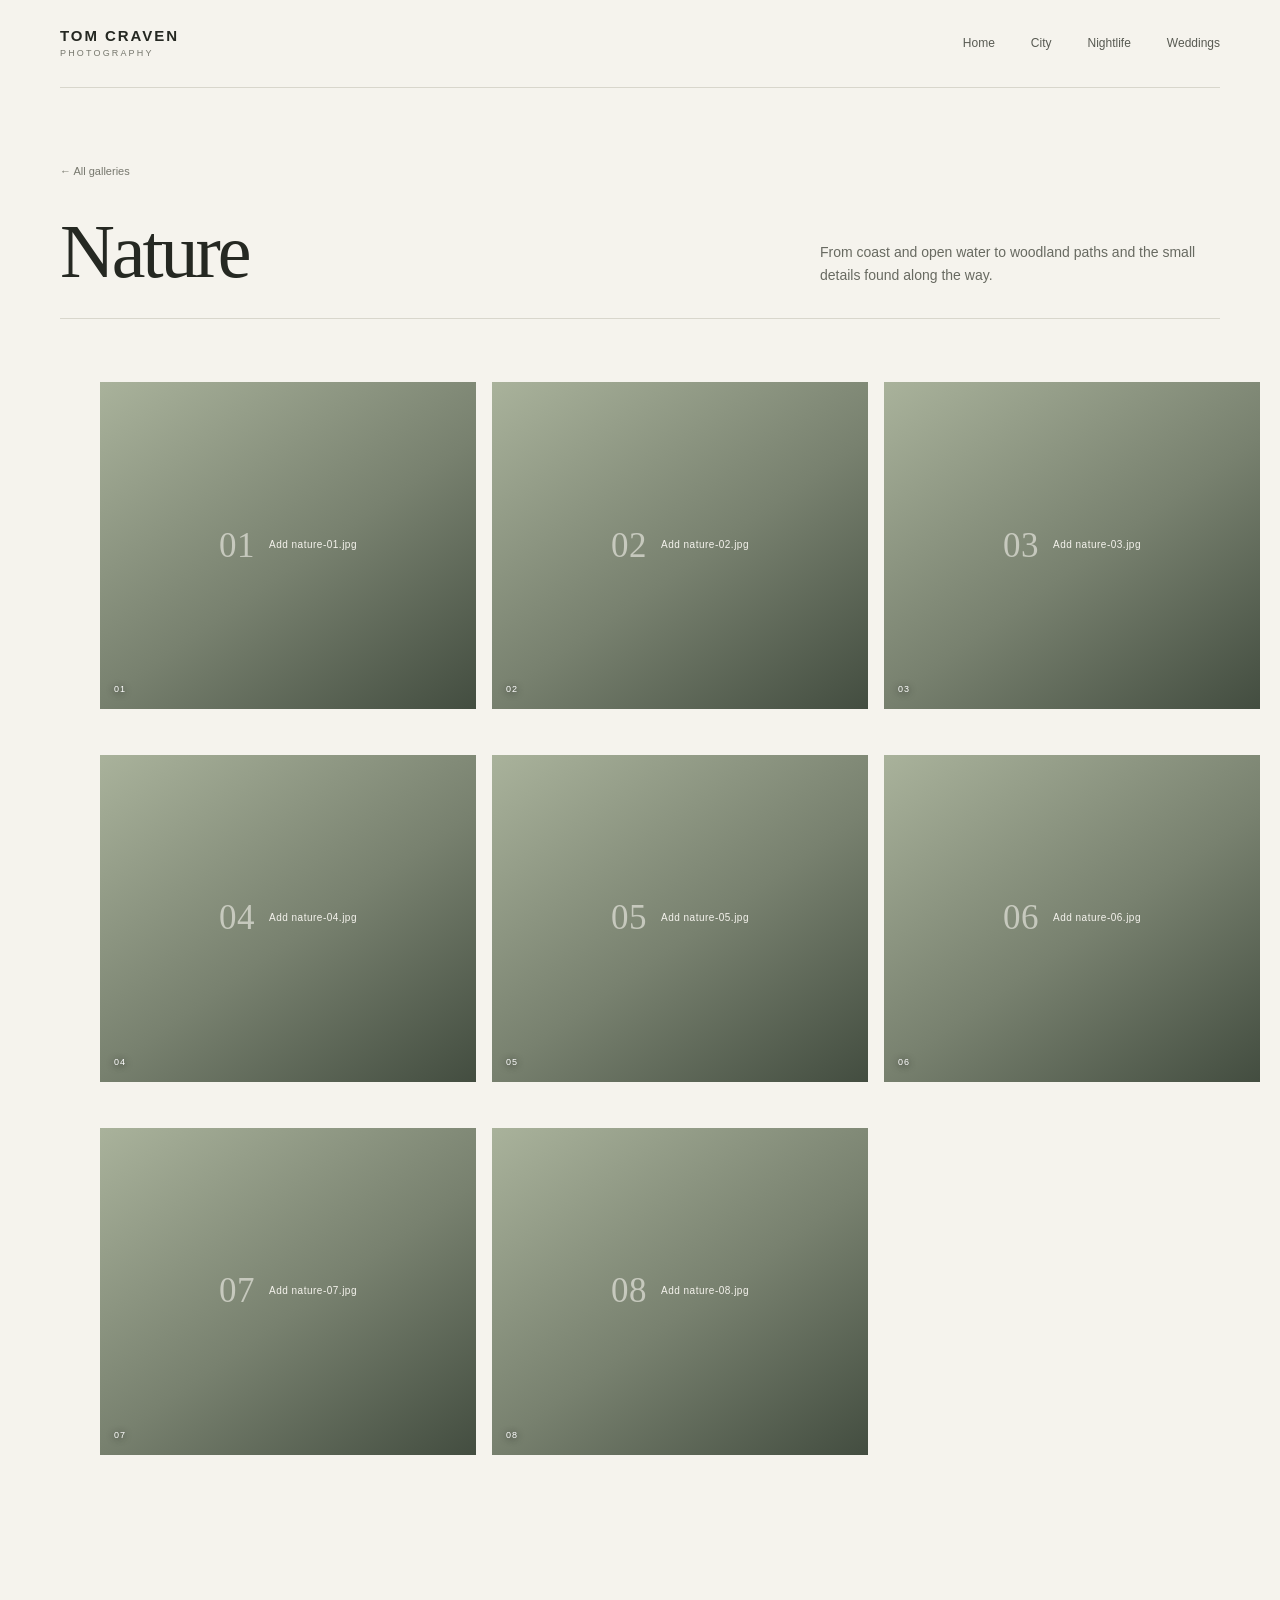
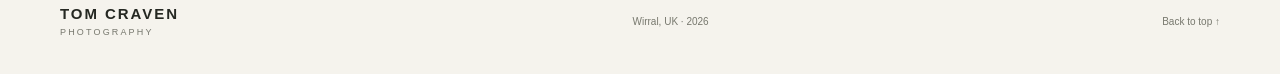
==== galleries/nature.html @ 0cf1f6f1 "Add files via upload" ====
<!doctype html>
<html lang="en">
<head>
  <meta charset="utf-8"><meta name="viewport" content="width=device-width, initial-scale=1">
  <meta name="theme-color" content="#f5f3ed"><meta name="description" content="Nature photography by Tom Craven — landscapes, coast, woodland and the details along the way.">
  <title>Nature — Tom Craven Photography</title><link rel="stylesheet" href="/assets/site.css"><script src="/assets/site.js" defer></script>
</head>
<body id="top">
  <header class="site-header wrap"><a class="wordmark" href="/">TOM CRAVEN<span>PHOTOGRAPHY</span></a><nav class="main-nav" aria-label="Main navigation"><a href="/">Home</a><a href="/galleries/city.html">City</a><a href="/galleries/nightlife.html">Nightlife</a><a href="/galleries/weddings.html">Weddings</a></nav></header>
  <main class="wrap"><section class="gallery-intro"><a class="back-link" href="/#galleries">← All galleries</a><div class="gallery-heading"><h1>Nature</h1><p>From coast and open water to woodland paths and the small details found along the way.</p></div><div class="gallery-rule"></div></section>
    <section class="photo-grid" aria-label="Nature photographs">
      <figure class="photo-tile photo-frame" data-caption="Nature · 01"><img data-photo src="/images/nature/nature-01.jpg" alt="Nature photograph 01"><span class="photo-placeholder"><b>01</b><span>Add nature-01.jpg</span></span><figcaption>01</figcaption></figure>
      <figure class="photo-tile photo-frame" data-caption="Nature · 02"><img data-photo src="/images/nature/nature-02.jpg" alt="Nature photograph 02"><span class="photo-placeholder"><b>02</b><span>Add nature-02.jpg</span></span><figcaption>02</figcaption></figure>
      <figure class="photo-tile photo-frame" data-caption="Nature · 03"><img data-photo src="/images/nature/nature-03.jpg" alt="Nature photograph 03"><span class="photo-placeholder"><b>03</b><span>Add nature-03.jpg</span></span><figcaption>03</figcaption></figure>
      <figure class="photo-tile photo-frame" data-caption="Nature · 04"><img data-photo src="/images/nature/nature-04.jpg" alt="Nature photograph 04"><span class="photo-placeholder"><b>04</b><span>Add nature-04.jpg</span></span><figcaption>04</figcaption></figure>
      <figure class="photo-tile photo-frame" data-caption="Nature · 05"><img data-photo src="/images/nature/nature-05.jpg" alt="Nature photograph 05"><span class="photo-placeholder"><b>05</b><span>Add nature-05.jpg</span></span><figcaption>05</figcaption></figure>
      <figure class="photo-tile photo-frame" data-caption="Nature · 06"><img data-photo src="/images/nature/nature-06.jpg" alt="Nature photograph 06"><span class="photo-placeholder"><b>06</b><span>Add nature-06.jpg</span></span><figcaption>06</figcaption></figure>
      <figure class="photo-tile photo-frame" data-caption="Nature · 07"><img data-photo src="/images/nature/nature-07.jpg" alt="Nature photograph 07"><span class="photo-placeholder"><b>07</b><span>Add nature-07.jpg</span></span><figcaption>07</figcaption></figure>
      <figure class="photo-tile photo-frame" data-caption="Nature · 08"><img data-photo src="/images/nature/nature-08.jpg" alt="Nature photograph 08"><span class="photo-placeholder"><b>08</b><span>Add nature-08.jpg</span></span><figcaption>08</figcaption></figure>
    </section>
  </main><footer class="site-footer wrap"><a class="wordmark" href="/">TOM CRAVEN<span>PHOTOGRAPHY</span></a><p>Wirral, UK · <span id="year"></span></p><a href="#" class="back-top">Back to top ↑</a></footer>
</body></html>
---- assets/site.css ----
:root{--paper:#f5f3ed;--ink:#252822;--muted:#77786e;--line:#d8d6cc;--green:#58694c;--serif:'Playfair Display',Georgia,serif;--sans:'DM Sans',Arial,sans-serif;--wrap:1160px}
*{box-sizing:border-box}
html{scroll-behavior:smooth;scroll-padding-top:90px}
body{margin:0;background:var(--paper);color:var(--ink);font-family:var(--sans);font-size:15px;line-height:1.65;-webkit-font-smoothing:antialiased}
a{color:inherit;text-decoration:none}
img{display:block;max-width:100%}
.wrap{width:min(var(--wrap),calc(100% - 64px));margin-inline:auto}
.site-header{min-height:88px;display:flex;align-items:center;justify-content:space-between;border-bottom:1px solid var(--line)}
.wordmark{font-size:15px;font-weight:700;letter-spacing:.13em;line-height:1.1}.wordmark span{display:block;margin-top:5px;color:var(--muted);font-size:9px;font-weight:500;letter-spacing:.24em}
.main-nav{display:flex;gap:36px;color:#585a52;font-size:12px}.main-nav a:hover,.text-link:hover,.back-link:hover{color:var(--green)}
.intro{position:relative;display:grid;grid-template-columns:1fr .76fr;column-gap:10%;align-items:center;min-height:600px;padding-block:78px 105px}
.intro-copy{padding:15px 0 35px}.eyebrow{margin:0 0 17px;color:var(--green);font-size:10px;font-weight:600;letter-spacing:.19em;text-transform:uppercase}
h1,h2,p{margin-top:0}.intro h1{max-width:620px;margin:0 0 22px;font-family:var(--serif);font-size:clamp(44px,6vw,74px);font-weight:500;line-height:1.08;letter-spacing:-.04em}.intro h1 em{color:var(--green);font-weight:500}
.intro-lede{max-width:440px;margin-bottom:24px;color:#676960;font-size:15px}.text-link{display:inline-flex;gap:14px;align-items:center;border-bottom:1px solid var(--green);padding:5px 0;color:var(--green);font-size:12px;font-weight:600}
.intro-photo{position:relative;display:block;aspect-ratio:.78;max-height:440px;overflow:hidden;background:#d7d9cb}.photo-frame{position:relative;overflow:hidden}.photo-frame img{width:100%;height:100%;object-fit:cover;transition:transform .7s cubic-bezier(.2,.7,.2,1)}.intro-photo:hover img,.category-card:hover img{transform:scale(1.025)}
.photo-placeholder{position:absolute;inset:0;display:flex;align-items:center;justify-content:center;gap:14px;padding:20px;color:#f5f3ed;background:linear-gradient(145deg,#a9b29b,#78816f 54%,#434d40);font-size:11px;letter-spacing:.05em}.photo-placeholder b{font-family:var(--serif);font-size:52px;font-weight:500;opacity:.6}.photo-placeholder small{display:inline-block;margin-top:6px;opacity:.75;font-size:9px;letter-spacing:.1em}.photo-frame.has-photo .photo-placeholder{display:none}.photo-caption{position:absolute;right:18px;bottom:16px;left:18px;display:flex;justify-content:space-between;color:white;font-size:12px;text-shadow:0 1px 8px #222}
.intro-note{position:absolute;bottom:39px;left:0;color:var(--muted);font-family:var(--serif);font-size:14px;font-style:italic}
.gallery-index{padding-block:88px 110px;border-top:1px solid var(--line)}.section-topline{display:flex;justify-content:space-between;align-items:center}.section-topline .eyebrow{margin-bottom:0}.section-topline>span{color:var(--muted);font-size:10px;letter-spacing:.12em}.gallery-index h2,.about h2,.contact h2{margin:13px 0 38px;font-family:var(--serif);font-size:clamp(34px,4.5vw,52px);font-weight:500;line-height:1.16;letter-spacing:-.025em}
.category-grid{display:grid;grid-template-columns:repeat(4,minmax(0,1fr));gap:20px}.category-card{min-width:0}.category-image{display:block;position:relative;aspect-ratio:.79;background:#d7d9cb}.category-number{position:absolute;top:13px;left:14px;color:white;font-size:9px;letter-spacing:.14em;text-shadow:0 1px 6px #333}.category-info{display:flex;justify-content:space-between;align-items:flex-start;gap:10px;padding-top:15px}.category-info strong{display:block;font-family:var(--serif);font-size:21px;font-weight:500}.category-info small{display:block;margin-top:4px;color:var(--muted);font-size:11px;line-height:1.5}.arrow{padding-top:4px;color:var(--green);font-size:17px}
.tone-city .photo-placeholder{background:linear-gradient(145deg,#a7b1b4,#73828a 55%,#46545b)}.tone-night .photo-placeholder{background:linear-gradient(145deg,#aa8772,#735c61 55%,#363644)}.tone-wedding .photo-placeholder{background:linear-gradient(145deg,#c7bba7,#aa9e8d 55%,#756d61)}
.about{display:grid;grid-template-columns:.7fr 1.3fr;gap:8%;padding-block:75px 100px;border-top:1px solid var(--line)}.about .eyebrow{padding-top:13px}.about h2{margin:0 0 23px}.about p:not(.eyebrow){max-width:590px;margin-bottom:14px;color:#66685e;font-size:14px}
.contact{position:relative;isolation:isolate;display:grid;grid-template-columns:.7fr 1.3fr;gap:8%;padding-block:66px 82px}.contact::before{content:"";position:absolute;inset:0 -100vw;z-index:-1;background:#e9e8df}.contact .eyebrow{padding-top:11px}.contact h2{max-width:610px;margin:0 0 22px}.contact-link{display:inline-flex;gap:30px;align-items:center;border-bottom:1px solid var(--green);padding-bottom:6px;color:var(--green);font-size:13px;font-weight:600}
.site-footer{display:flex;justify-content:space-between;align-items:center;gap:20px;min-height:104px}.site-footer p{margin:0;color:var(--muted);font-size:10px}.back-top{color:var(--muted);font-size:10px}.back-top:hover{color:var(--green)}
.gallery-intro{padding-block:70px 48px}.back-link{display:inline-block;margin-bottom:32px;color:var(--muted);font-size:11px}.gallery-heading{display:flex;justify-content:space-between;align-items:end;gap:40px}.gallery-heading h1{margin:0;font-family:var(--serif);font-size:clamp(48px,7vw,76px);font-weight:500;line-height:1.05;letter-spacing:-.04em}.gallery-heading p{max-width:400px;margin:0 0 5px;color:#686a61;font-size:14px}.gallery-rule{margin-top:26px;border-top:1px solid var(--line)}
.photo-grid{display:grid;grid-template-columns:repeat(3,minmax(0,1fr));gap:16px;padding-bottom:100px}.photo-tile{position:relative;display:block;width:100%;aspect-ratio:1.15;border:0;background:#d7d9cb;cursor:zoom-in}.photo-tile:focus-visible{outline:2px solid var(--green);outline-offset:3px}.photo-tile img{width:100%;height:100%;object-fit:cover}.photo-tile .photo-placeholder{font-size:10px}.photo-tile .photo-placeholder b{font-size:35px}.photo-tile figcaption{position:absolute;bottom:12px;left:14px;color:white;font-size:9px;letter-spacing:.12em;text-shadow:0 1px 7px #222}.photo-tile.missing{cursor:default}
.photo-dialog{width:min(92vw,1100px);max-width:none;max-height:92vh;padding:0;border:0;background:#171914;color:white}.photo-dialog::backdrop{background:rgba(13,15,12,.91)}.photo-dialog img{max-width:100%;max-height:82vh;margin:auto;object-fit:contain}.dialog-close{position:absolute;top:12px;right:15px;width:40px;height:40px;border:1px solid #ffffff66;border-radius:50%;background:#111a;color:white;font-size:25px;cursor:pointer}.photo-dialog figcaption{padding:12px 18px 16px;color:#ddd;font-size:11px}
@media(max-width:800px){.wrap{width:min(var(--wrap),calc(100% - 40px))}.intro{min-height:0;column-gap:6%;padding-block:62px 90px}.intro h1{font-size:clamp(42px,8vw,62px)}.intro-note{bottom:32px}.category-grid{grid-template-columns:repeat(2,minmax(0,1fr));row-gap:30px}.gallery-index{padding-block:70px 82px}.about,.contact{grid-template-columns:1fr;gap:10px}.about{padding-block:60px 75px}.contact{padding-block:55px 68px}.gallery-heading{align-items:start;flex-direction:column;gap:14px}.gallery-intro{padding-block:48px 35px}.photo-grid{gap:10px}}
@media(max-width:520px){.wrap{width:calc(100% - 36px)}.site-header{min-height:74px}.main-nav{gap:17px;font-size:10px}.wordmark{font-size:13px}.intro{grid-template-columns:1fr;padding-block:52px 78px}.intro-copy{padding:0 0 30px}.intro h1{max-width:450px;font-size:52px}.intro-photo{width:100%;max-height:none;aspect-ratio:1.02}.intro-note{bottom:27px;font-size:12px}.gallery-index{padding-block:58px 70px}.gallery-index h2{margin-bottom:26px}.category-grid{gap:23px 12px}.category-image{aspect-ratio:.76}.category-info{padding-top:10px}.category-info strong{font-size:18px}.category-info small{font-size:10px}.arrow{font-size:14px}.about{padding-block:52px 64px}.contact{padding-block:48px 58px}.site-footer{min-height:98px;flex-wrap:wrap;padding-block:18px}.site-footer p{order:3;width:100%}.gallery-intro{padding-top:38px}.back-link{margin-bottom:27px}.gallery-heading h1{font-size:55px}.gallery-heading p{font-size:13px}.photo-grid{grid-template-columns:repeat(2,minmax(0,1fr));gap:9px;padding-bottom:68px}.photo-tile{aspect-ratio:.88}.photo-tile .photo-placeholder{gap:7px;flex-direction:column}.photo-tile .photo-placeholder b{font-size:30px}.photo-tile .photo-placeholder span{text-align:center}}
@media(prefers-reduced-motion:reduce){*,*::before,*::after{scroll-behavior:auto!important;transition:none!important}}
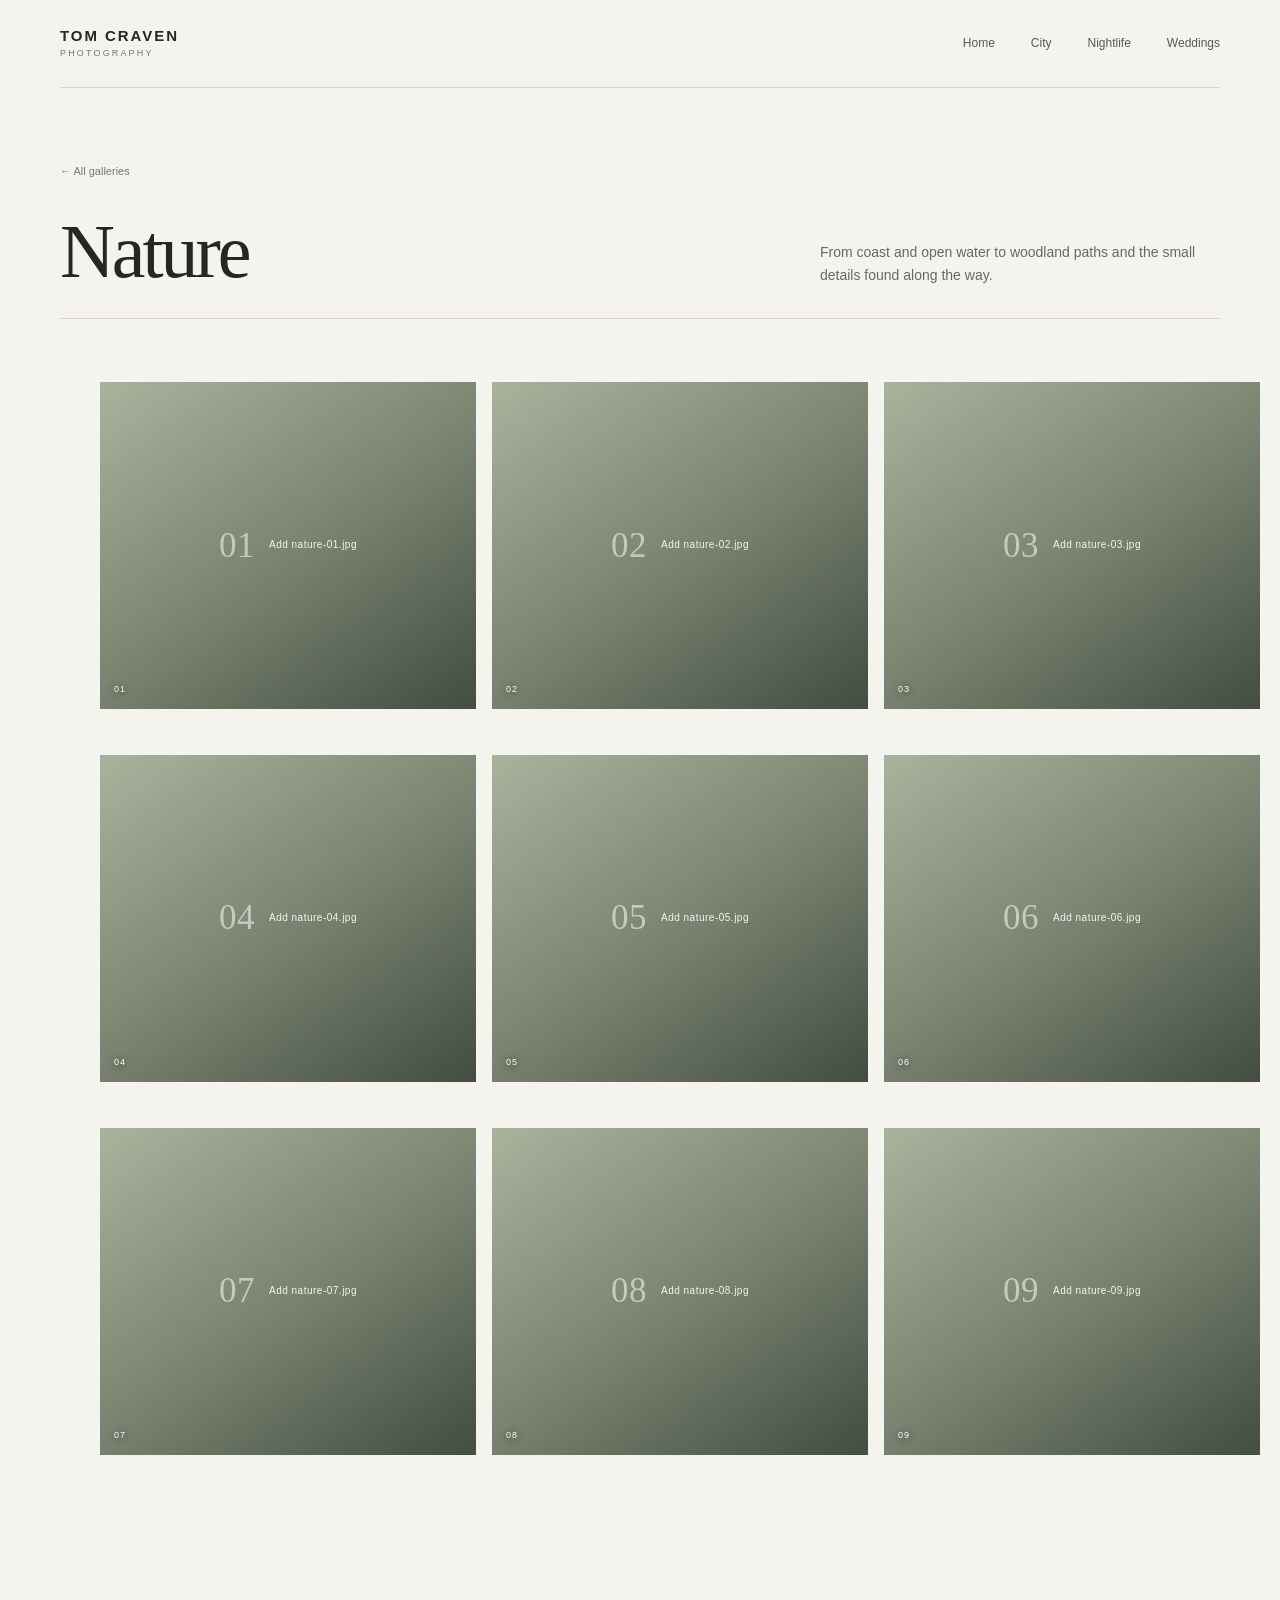
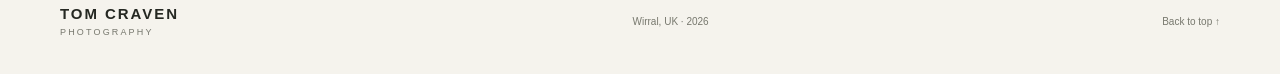
==== commit 4ab44123: "Add nature photograph 09 to nature.htmlAdd ninth nature gallery photo" ====
--- a/galleries/nature.html
+++ b/galleries/nature.html
@@ -17,6 +17,7 @@
       <figure class="photo-tile photo-frame" data-caption="Nature · 06"><img data-photo src="/images/nature/nature-06.jpg" alt="Nature photograph 06"><span class="photo-placeholder"><b>06</b><span>Add nature-06.jpg</span></span><figcaption>06</figcaption></figure>
       <figure class="photo-tile photo-frame" data-caption="Nature · 07"><img data-photo src="/images/nature/nature-07.jpg" alt="Nature photograph 07"><span class="photo-placeholder"><b>07</b><span>Add nature-07.jpg</span></span><figcaption>07</figcaption></figure>
       <figure class="photo-tile photo-frame" data-caption="Nature · 08"><img data-photo src="/images/nature/nature-08.jpg" alt="Nature photograph 08"><span class="photo-placeholder"><b>08</b><span>Add nature-08.jpg</span></span><figcaption>08</figcaption></figure>
-    </section>
+          <figure class="photo-tile photo-frame" data-caption="Nature · 09"><img data-photo src="/images/nature/nature-09.jpg" alt="Nature photograph 09"><span class="photo-placeholder"><b>09</b><span>Add nature-09.jpg</span></span><figcaption>09</figcaption></figure>
+</section>
   </main><footer class="site-footer wrap"><a class="wordmark" href="/">TOM CRAVEN<span>PHOTOGRAPHY</span></a><p>Wirral, UK · <span id="year"></span></p><a href="#" class="back-top">Back to top ↑</a></footer>
 </body></html>
